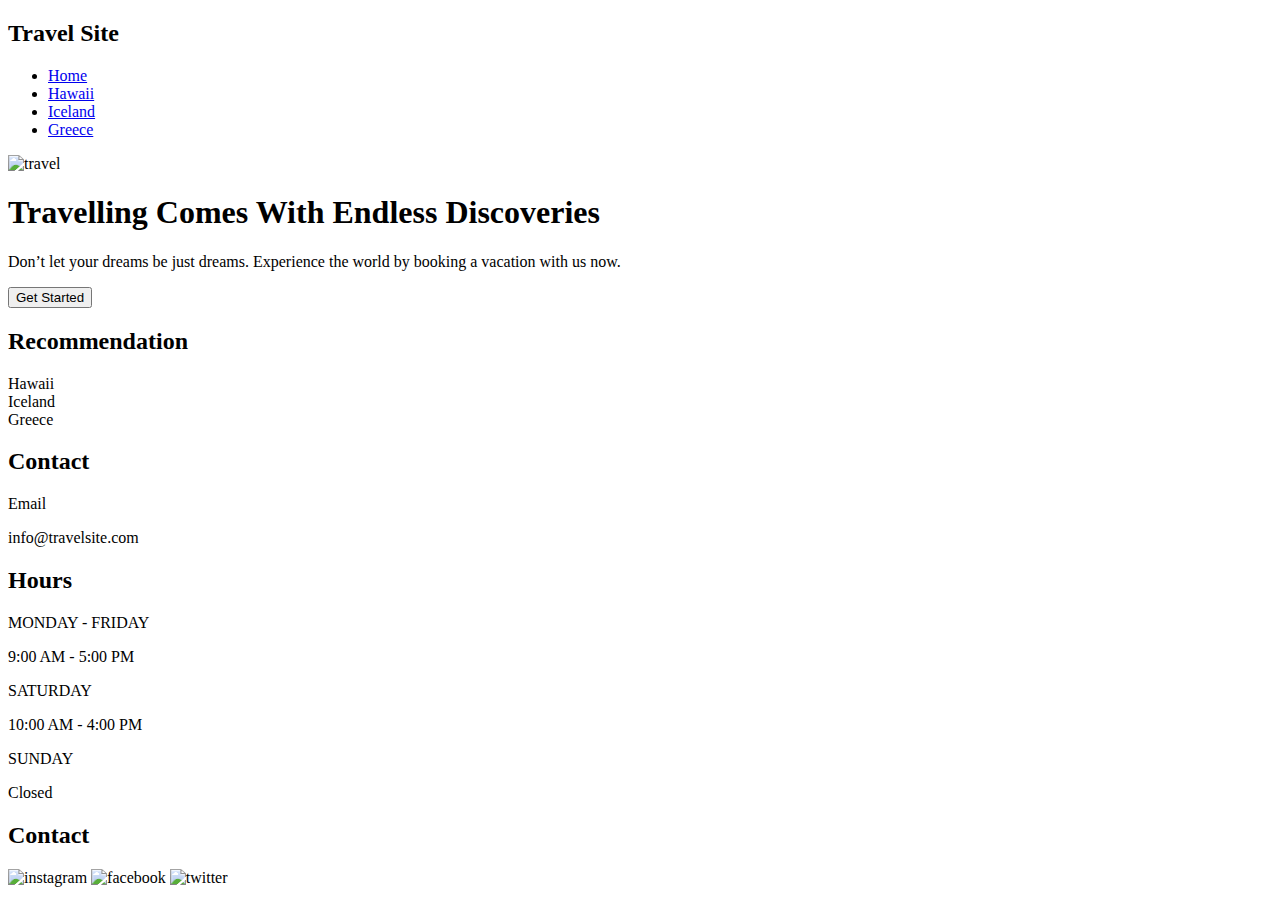
==== index.html @ a1777d15 "landing page html build frame added" ====
<!DOCTYPE html>
<html lang="en">
<head>
    <meta charset="UTF-8">
    <meta name="viewport" content="width=device-width, initial-scale=1.0">
    <title>Document</title>
</head>
<body>
    <header>
        <nav>
            <h2>
                Travel Site
            </h2>
            <ul>
                <li>
                    <a href="#">Home</a>
                </li>
                <li>
                    <a href="#">Hawaii</a>
                </li>
                <li>
                    <a href="#">Iceland</a>
                </li>
                <li>
                    <a href="#">Greece</a>
                </li>
            </ul>
        </nav>
    </header>
    <main>
        <div>
            <img alt="travel"/>
            <h1>Travelling  Comes With Endless Discoveries</h1>
            <p>Don’t let your dreams be just dreams. Experience the world by booking a vacation with us now.</p>
            <button>Get Started</button>
        </div>
        <div>
            <h2>Recommendation</h2>
            <div>
                <div>Hawaii</div>
                <div>Iceland</div>
                <div>Greece</div>
            </div>
        </div>
    </main>
    <footer>
        <div>
            <h2>Contact</h2>
            <p>Email</p>
            <p>info@travelsite.com</p>
        </div>
        <div>
            <h2>Hours</h2>
            <div>
                <section>
                    <p>MONDAY - FRIDAY</p>
                    <p>9:00 AM - 5:00 PM</p>
                </section>
                <section>
                    <p>SATURDAY</p>
                    <p>10:00 AM - 4:00 PM</p>
                </section>
                <section>
                    <p>SUNDAY</p>
                    <p>Closed</p>
                </section>
            </div>
        </div>
        <div>
            <h2>Contact</h2>
            <div>
                <img href="#" alt="instagram"/>
                <img href="#" alt="facebook"/>
                <img href="#" alt="twitter"/>
            </div>
        </div>

    </footer>
    
</body>
</html>
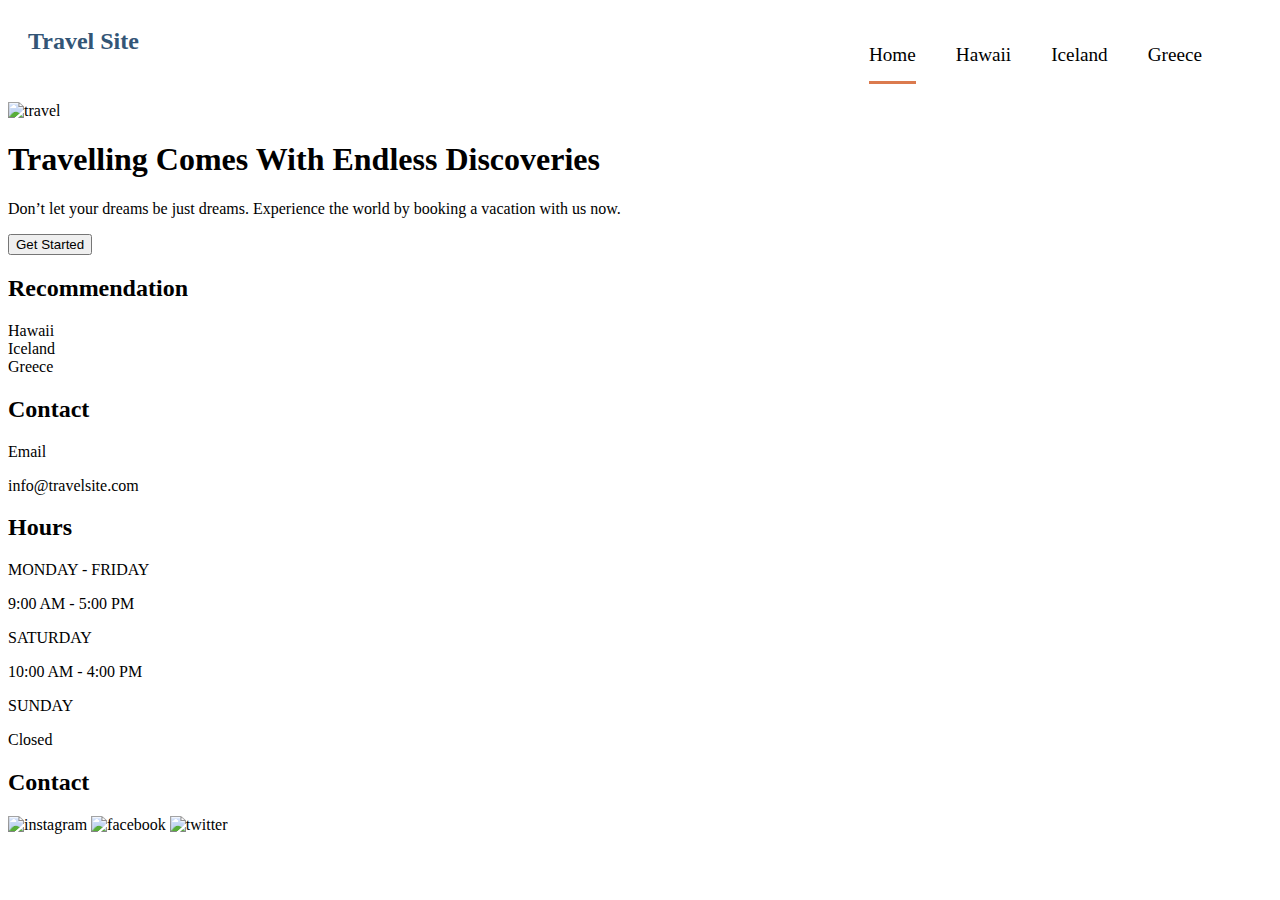
==== commit 1203e293: "Header styling added" ====
--- a/index.html
+++ b/index.html
@@ -3,26 +3,28 @@
 <head>
     <meta charset="UTF-8">
     <meta name="viewport" content="width=device-width, initial-scale=1.0">
-    <title>Document</title>
+    <title>Travel Site</title>
+    <link href="./css/global.css" rel="stylesheet" />
+    <link href="./css/landing.css" rel="stylesheet" />
 </head>
-<body>
-    <header>
-        <nav>
-            <h2>
+<body class="container">
+    <header class="container__nav-bar" >
+        <nav class="nav-bar">
+            <h2 class="nav-bar__appname">
                 Travel Site
             </h2>
-            <ul>
-                <li>
-                    <a href="#">Home</a>
+            <ul class="nav-bar__list">
+                <li class="nav-bar__item">
+                    <a class="nav-bar__pagename nav-bar__pagename--selected" href="#">Home</a>
                 </li>
-                <li>
-                    <a href="#">Hawaii</a>
+                <li class="nav-bar__item">
+                    <a class="nav-bar__pagename" href="#">Hawaii</a>
                 </li>
-                <li>
-                    <a href="#">Iceland</a>
+                <li class="nav-bar__item">
+                    <a class="nav-bar__pagename" href="#">Iceland</a>
                 </li>
-                <li>
-                    <a href="#">Greece</a>
+                <li class="nav-bar__item">
+                    <a class="nav-bar__pagename" href="#">Greece</a>
                 </li>
             </ul>
         </nav>
@@ -69,13 +71,12 @@
         <div>
             <h2>Contact</h2>
             <div>
-                <img href="#" alt="instagram"/>
-                <img href="#" alt="facebook"/>
-                <img href="#" alt="twitter"/>
+                <img href="./assets/logos/icon-instagram.png" alt="instagram"/>
+                <img href="./assets/logos/icon-facebook.png" alt="facebook"/>
+                <img href="./assets/logos/icon-twitter.png" alt="twitter"/>
             </div>
         </div>
 
     </footer>
-    
 </body>
 </html>--- a/css/global.css
+++ b/css/global.css
@@ -0,0 +1,45 @@
+.container {
+    font-family: 'Verdana';
+}
+
+.container__nav-bar {
+    background-color: rgb(255, 255, 255);
+}
+
+.nav-bar {
+    display: flex;
+    flex-direction: row;
+}
+
+.nav-bar__appname {
+    width: 20vw;
+    color: #335576;
+    margin: 20px;
+}
+
+.nav-bar__list {
+    display: flex;
+    width: 80vw;
+    list-style: none;
+    justify-content: flex-end;
+    align-items: center;
+    padding-right: 50px;
+}
+
+.nav-bar__item {
+    display: inline;
+    margin: 20px;
+}
+
+.nav-bar__pagename {
+    color: black;
+    font-size: 1.2rem;
+    font-weight: 400;
+    text-decoration: none;
+}
+
+.nav-bar__pagename--selected {
+    padding-bottom: 16px;
+    border-bottom: 3px solid #DB7A4E;
+    
+}
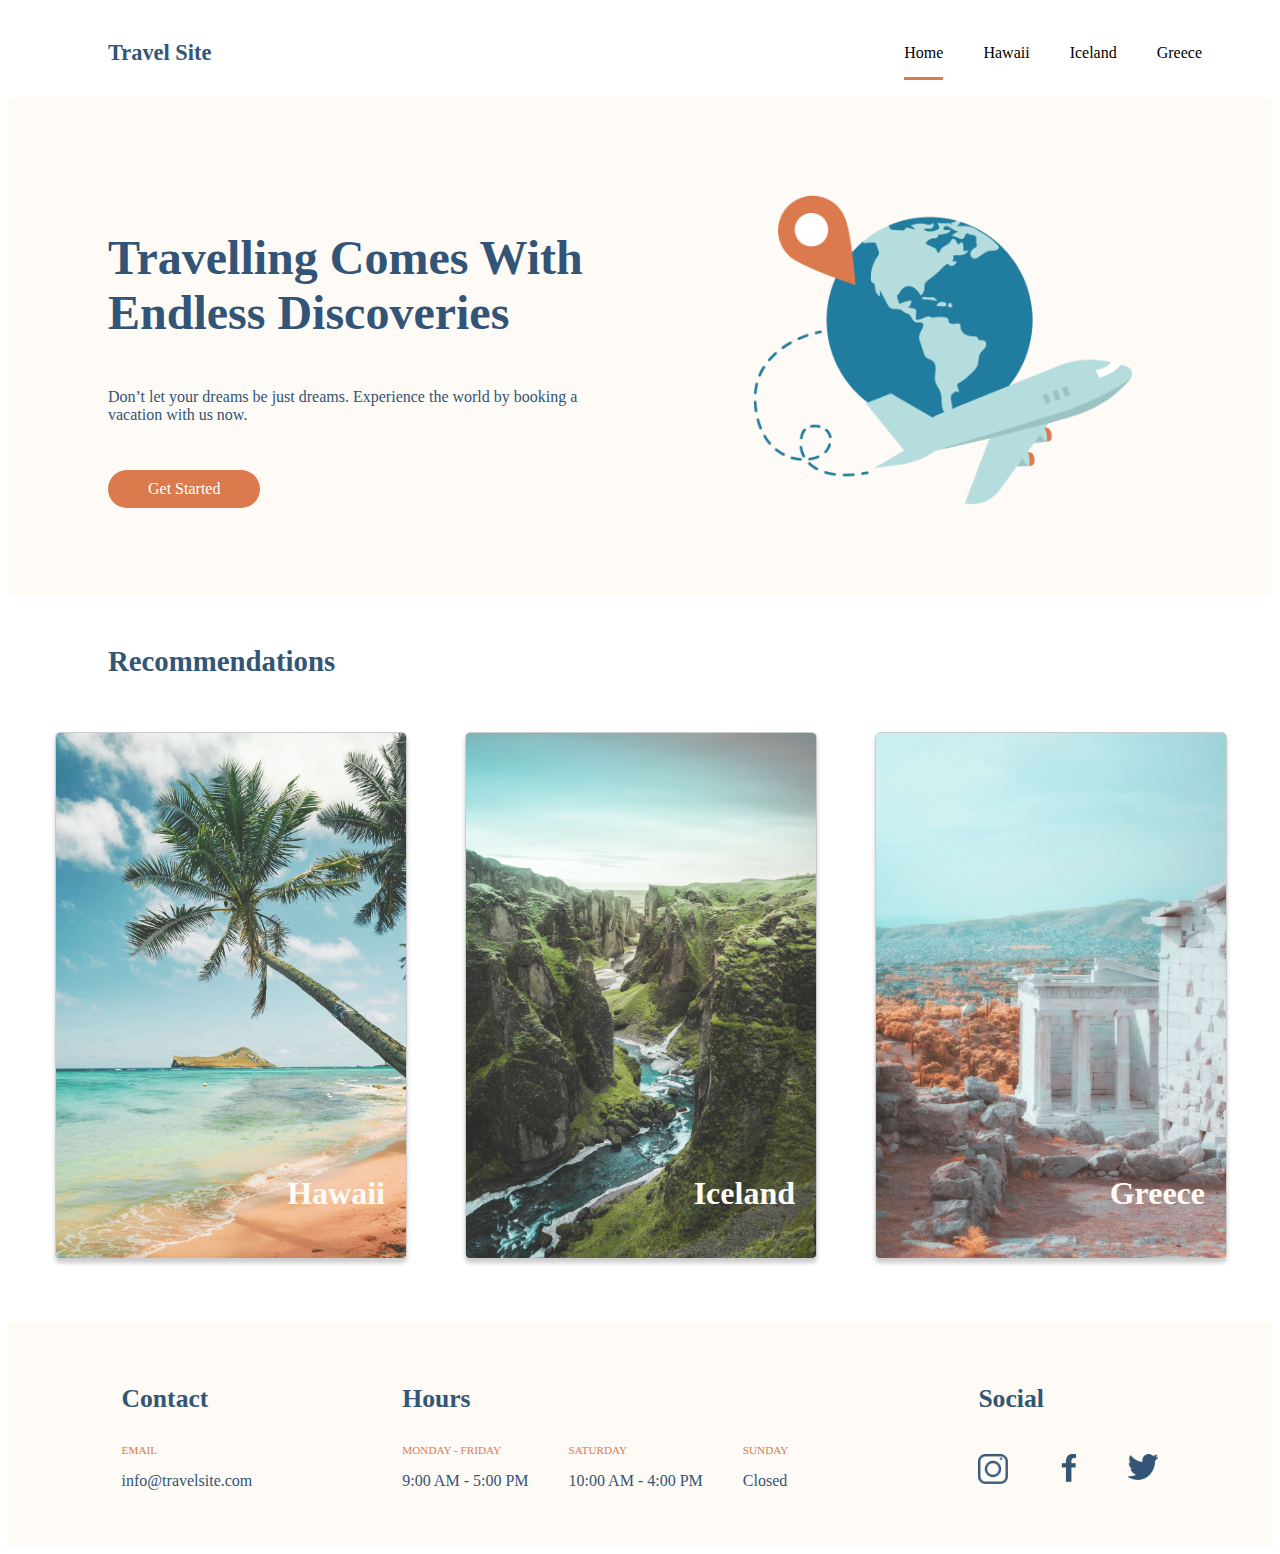
==== commit 247ca9e2: "correcting on landing style" ====
--- a/index.html
+++ b/index.html
@@ -1,5 +1,6 @@
 <!DOCTYPE html>
 <html lang="en">
+
 <head>
     <meta charset="UTF-8">
     <meta name="viewport" content="width=device-width, initial-scale=1.0">
@@ -7,76 +8,108 @@
     <link href="./css/global.css" rel="stylesheet" />
     <link href="./css/landing.css" rel="stylesheet" />
 </head>
+
 <body class="container">
-    <header class="container__nav-bar" >
+    <header class="container__nav-bar">
         <nav class="nav-bar">
             <h2 class="nav-bar__appname">
                 Travel Site
             </h2>
             <ul class="nav-bar__list">
                 <li class="nav-bar__item">
-                    <a class="nav-bar__pagename nav-bar__pagename--selected" href="#">Home</a>
+                    <a class="nav-bar__pagename nav-bar__pagename--selected" 
+                    href="#">Home</a>
                 </li>
                 <li class="nav-bar__item">
-                    <a class="nav-bar__pagename" href="#">Hawaii</a>
+                    <a class="nav-bar__pagename"
+                     href="./pages/hawaii.html">Hawaii</a>
                 </li>
                 <li class="nav-bar__item">
-                    <a class="nav-bar__pagename" href="#">Iceland</a>
+                    <a class="nav-bar__pagename" href="./pages/iceland.html">Iceland</a>
                 </li>
                 <li class="nav-bar__item">
-                    <a class="nav-bar__pagename" href="#">Greece</a>
+                    <a class="nav-bar__pagename" href="./pages/greece.html">Greece</a>
                 </li>
             </ul>
         </nav>
     </header>
     <main>
-        <div>
-            <img alt="travel"/>
-            <h1>Travelling  Comes With Endless Discoveries</h1>
-            <p>Don’t let your dreams be just dreams. Experience the world by booking a vacation with us now.</p>
-            <button>Get Started</button>
+
+        <div class="container-hero-section">
+            <div class="container-hero-section__banner-description">
+                <h1 class="container-hero-section__banner-description--title">Travelling Comes With<br>Endless
+                    Discoveries</h1>
+                <p class="container-hero-section__banner-description--subtitle">Don’t let your dreams be just dreams.
+                    Experience the world by booking a<br>vacation with us now.</p>
+                <a href="#me" class="container-hero-section__banner-description--btn">
+                    <span class="container-hero-section__banner-description--btn--btn-get-started">Get Started</span>
+                </a>
+
+            </div>
+            <img class="container-hero-section__banner-img" src="./assets/images/hero.png" alt="travel" />
         </div>
-        <div>
-            <h2>Recommendation</h2>
-            <div>
-                <div>Hawaii</div>
-                <div>Iceland</div>
-                <div>Greece</div>
+        <div id="me" class="container-recommendation">
+            <h2 class="container-recommendation__title">Recommendations</h2>
+            <div class="container-recommendation__cards">
+                <div class="container-recommendation__cards--destination">
+                    <img class="container-recommendation__cards--destination--images"
+                        src="./assets/images/hawaii.jpg" />
+                    <span class="container-recommendation__cards--destination--name">Hawaii</span>
+                </div>
+                <div class="container-recommendation__cards--destination">
+                    <img class="container-recommendation__cards--destination--images"
+                        src="./assets/images/iceland.jpg" />
+                    <span class="container-recommendation__cards--destination--name">Iceland</span>
+                </div>
+                <div class="container-recommendation__cards--destination">
+                    <img class="container-recommendation__cards--destination--images"
+                        src="./assets/images/greece.jpg" />
+                    <span class="container-recommendation__cards--destination--name">Greece</span>
+                </div>
             </div>
         </div>
     </main>
-    <footer>
-        <div>
-            <h2>Contact</h2>
-            <p>Email</p>
-            <p>info@travelsite.com</p>
+    <footer class="footer-section">
+        <div class="footer-section__contact">
+            <h2 class="footer-section__contact--title">Contact</h2>
+            <p class="footer-section__contact--email">EMAIL</p>
+            <p class="footer-section__contact--subtitle">info@travelsite.com</p>
         </div>
-        <div>
-            <h2>Hours</h2>
-            <div>
-                <section>
-                    <p>MONDAY - FRIDAY</p>
-                    <p>9:00 AM - 5:00 PM</p>
+        <div class="footer-section__hours">
+            <h2 class="footer-section__hours--title">Hours</h2>
+            <div class="footer-section__hours--details">
+                <section class="footer-section__hours--details--item">
+                    <p class="footer-section__hours--details--item--name">MONDAY - FRIDAY</p>
+                    <p class="footer-section__hours--details--item--subtitle">9:00 AM - 5:00 PM</p>
                 </section>
-                <section>
-                    <p>SATURDAY</p>
-                    <p>10:00 AM - 4:00 PM</p>
+                <section class="footer-section__hours--details--item">
+                    <p class="footer-section__hours--details--item--name">SATURDAY</p>
+                    <p class="footer-section__hours--details--item--subtitle">10:00 AM - 4:00 PM</p>
                 </section>
-                <section>
-                    <p>SUNDAY</p>
-                    <p>Closed</p>
+                <section class="footer-section__hours--details--item">
+                    <p class="footer-section__hours--details--item--name">SUNDAY</p>
+                    <p class="footer-section__hours--details--item--subtitle">Closed</p>
                 </section>
             </div>
         </div>
-        <div>
-            <h2>Contact</h2>
-            <div>
-                <img href="./assets/logos/icon-instagram.png" alt="instagram"/>
-                <img href="./assets/logos/icon-facebook.png" alt="facebook"/>
-                <img href="./assets/logos/icon-twitter.png" alt="twitter"/>
+        <div class="footer-section__social">
+            <h2 class="footer-section__social--title">Social</h2>
+            <div class="footer-section__social--icons">
+                <a href="http://instagram.com/"> <img class="footer-section__social--icons--item"
+                        src="./assets/logos/icon-instagram.png" alt="instagram" />
+                </a>
+                <a href="http://facebook.com/">
+                    <img class="footer-section__social--icons--item-facebook" src="./assets/logos/icon-facebook.png"
+                        alt="facebook" />
+                </a>
+                <a href="http://twitter.com/">
+                    <img class="footer-section__social--icons--item" src="./assets/logos/icon-twitter.png"
+                        alt="twitter" />
+                </a>
             </div>
         </div>
 
     </footer>
 </body>
+
 </html>--- a/css/global.css
+++ b/css/global.css
@@ -9,17 +9,19 @@
 .nav-bar {
     display: flex;
     flex-direction: row;
+    justify-content: space-between;
+    align-items: center;
 }
 
 .nav-bar__appname {
-    width: 20vw;
     color: #335576;
-    margin: 20px;
+    font-size: 1.4rem;
+    margin-left: 100px;
 }
 
 .nav-bar__list {
     display: flex;
-    width: 80vw;
+    flex-direction: row;
     list-style: none;
     justify-content: flex-end;
     align-items: center;
@@ -33,7 +35,7 @@
 
 .nav-bar__pagename {
     color: black;
-    font-size: 1.2rem;
+    font-size: 1rem;
     font-weight: 400;
     text-decoration: none;
 }
@@ -41,5 +43,78 @@
 .nav-bar__pagename--selected {
     padding-bottom: 16px;
     border-bottom: 3px solid #DB7A4E;
-    
+
 }
+
+.footer-section {
+    display: flex;
+    background-color: #FEFAF5;
+    flex-direction: row;
+    justify-content: center;
+    padding: 40px 0px 40px 0px; 
+}
+
+.footer-section__contact, .footer-section__hours  {
+    margin-right: 150px;
+}
+
+.footer-section__contact--title {
+    color: #335576;
+    font-size: 1.6rem;
+}
+
+.footer-section__contact--email {
+    color: #DB7A4E;
+    font-size: 0.7rem;
+    margin-top: 30px;
+}
+
+.footer-section__contact--subtitle {
+    color: #335576;
+    font-size: 1.0rem;
+}
+
+
+.footer-section__hours--title, .footer-section__social--title {
+    color: #335576;
+    font-size: 1.6rem;
+}
+
+.footer-section__hours--details {
+    display: flex;
+    flex-direction: row;
+    margin-top: 30px;
+}
+
+.footer-section__hours--details--item{
+    margin-right: 40px;
+}
+
+.footer-section__hours--details--item--name {
+    color: #DB7A4E;
+    font-size: 0.7rem;
+    margin: 0px;
+}
+
+.footer-section__hours--details--item--subtitle {
+    color: #335576;
+    font-size: 1.0rem;
+}
+
+.footer-section__social--icons {
+    width: 180px;
+    display: flex;
+    flex-direction: row;
+    justify-content: space-between;
+}
+
+.footer-section__social--icons {
+    margin-top: 40px;
+}
+.footer-section__social--icons--item {
+    width: 30px;
+}
+
+.footer-section__social--icons--item-facebook {
+    width: 15px;
+}--- a/css/landing.css
+++ b/css/landing.css
@@ -0,0 +1,94 @@
+.container-hero-section {
+    display: flex;
+    background-color: #FEFAF5;
+    flex-direction: row;
+    justify-content: space-between;
+
+}
+
+.container-hero-section__banner-description {
+    display: flex;
+    margin-left: 100px;
+    flex-direction: column;
+    align-items: flex-start;
+    justify-content: flex-start;
+    margin-top: 100px;
+}
+
+.container-hero-section__banner-description--title {
+   color: rgb(50, 84, 118);
+   font-size: 3rem;
+}
+
+.container-hero-section__banner-description--subtitle {
+    color: rgb(50, 84, 118);
+    font-size: 1rem;
+    font-weight: 100;
+}
+
+.container-hero-section__banner-description--btn {
+    border-radius: 32px;
+    background-color: rgb(219, 122, 77);
+    padding: 10px;
+    text-decoration: none;
+    margin-top: 30px;
+}
+
+.container-hero-section__banner-description--btn--btn-get-started {
+    margin: 0 30px 0 30px;
+    color: white;
+    font: 1rem;
+
+}
+
+.container-hero-section__banner-img {
+    width: 30%;
+    padding: 40px;
+    margin: 50px 100px 50px 0px;
+}
+
+.container-recommendation {
+    background-color: rgb(255, 255, 255);
+    margin-top: 50px;
+}
+
+.container-recommendation__title {
+    color: #335576;
+    font-size: 1.8rem;
+    word-spacing: 4;
+    margin-left: 100px;
+}
+
+.container-recommendation__cards {
+    display: flex;
+    flex-direction: row;
+    justify-content: center;
+    margin-bottom: 60px;
+}
+
+.container-recommendation__cards--destination {
+    position: relative;
+    width: 350px;
+    height: 500px;
+    margin: 30px;
+
+}
+
+.container-recommendation__cards--destination--images {
+    width: 350px;
+    border-radius: 5px;
+    border: 1px solid rgba(0, 0, 0, 0.2);
+    box-shadow: 0px 4px 4px rgba(0, 0, 0, 0.2) ;
+
+}
+
+.container-recommendation__cards--destination--name {
+    position: absolute;
+    bottom: 0;
+    right: 0;
+    font-weight: 600;
+    font-size: 2rem;
+    padding: 20px;
+    color: #FEFAF5;
+}
+
